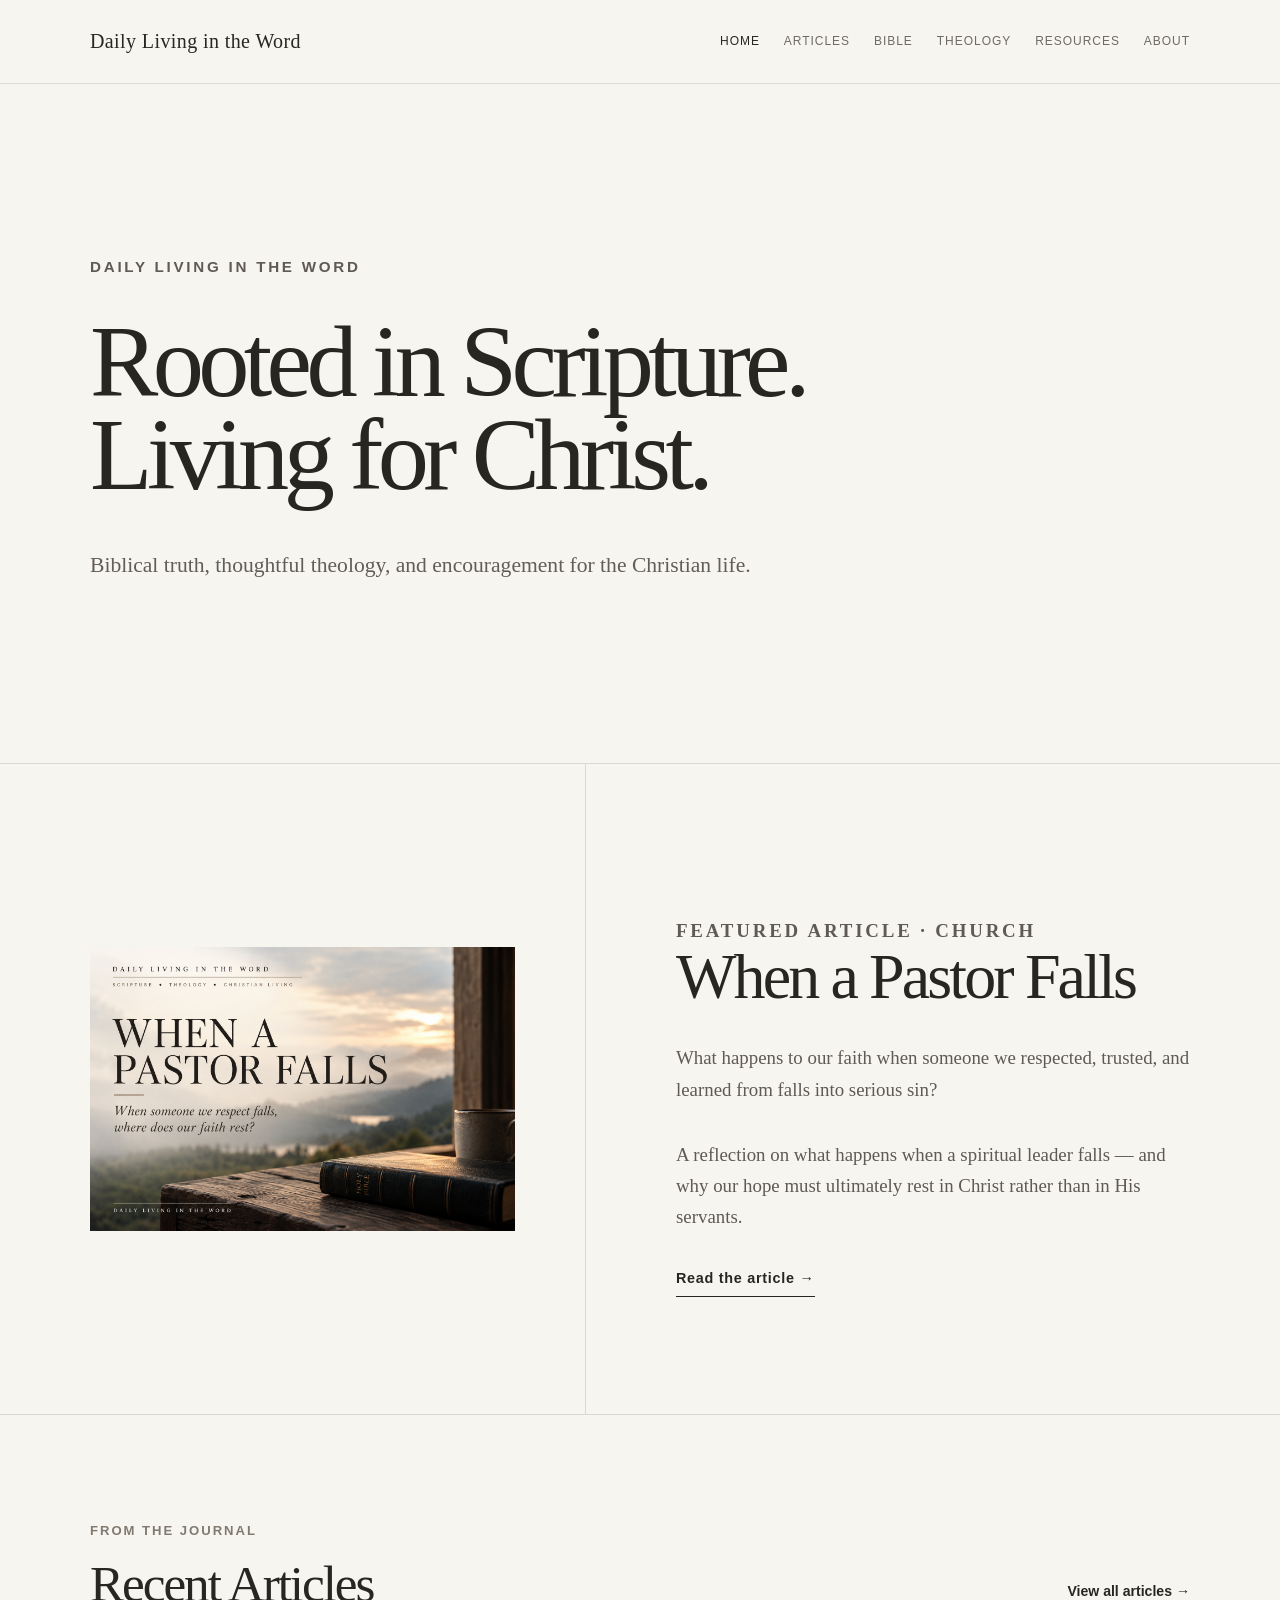
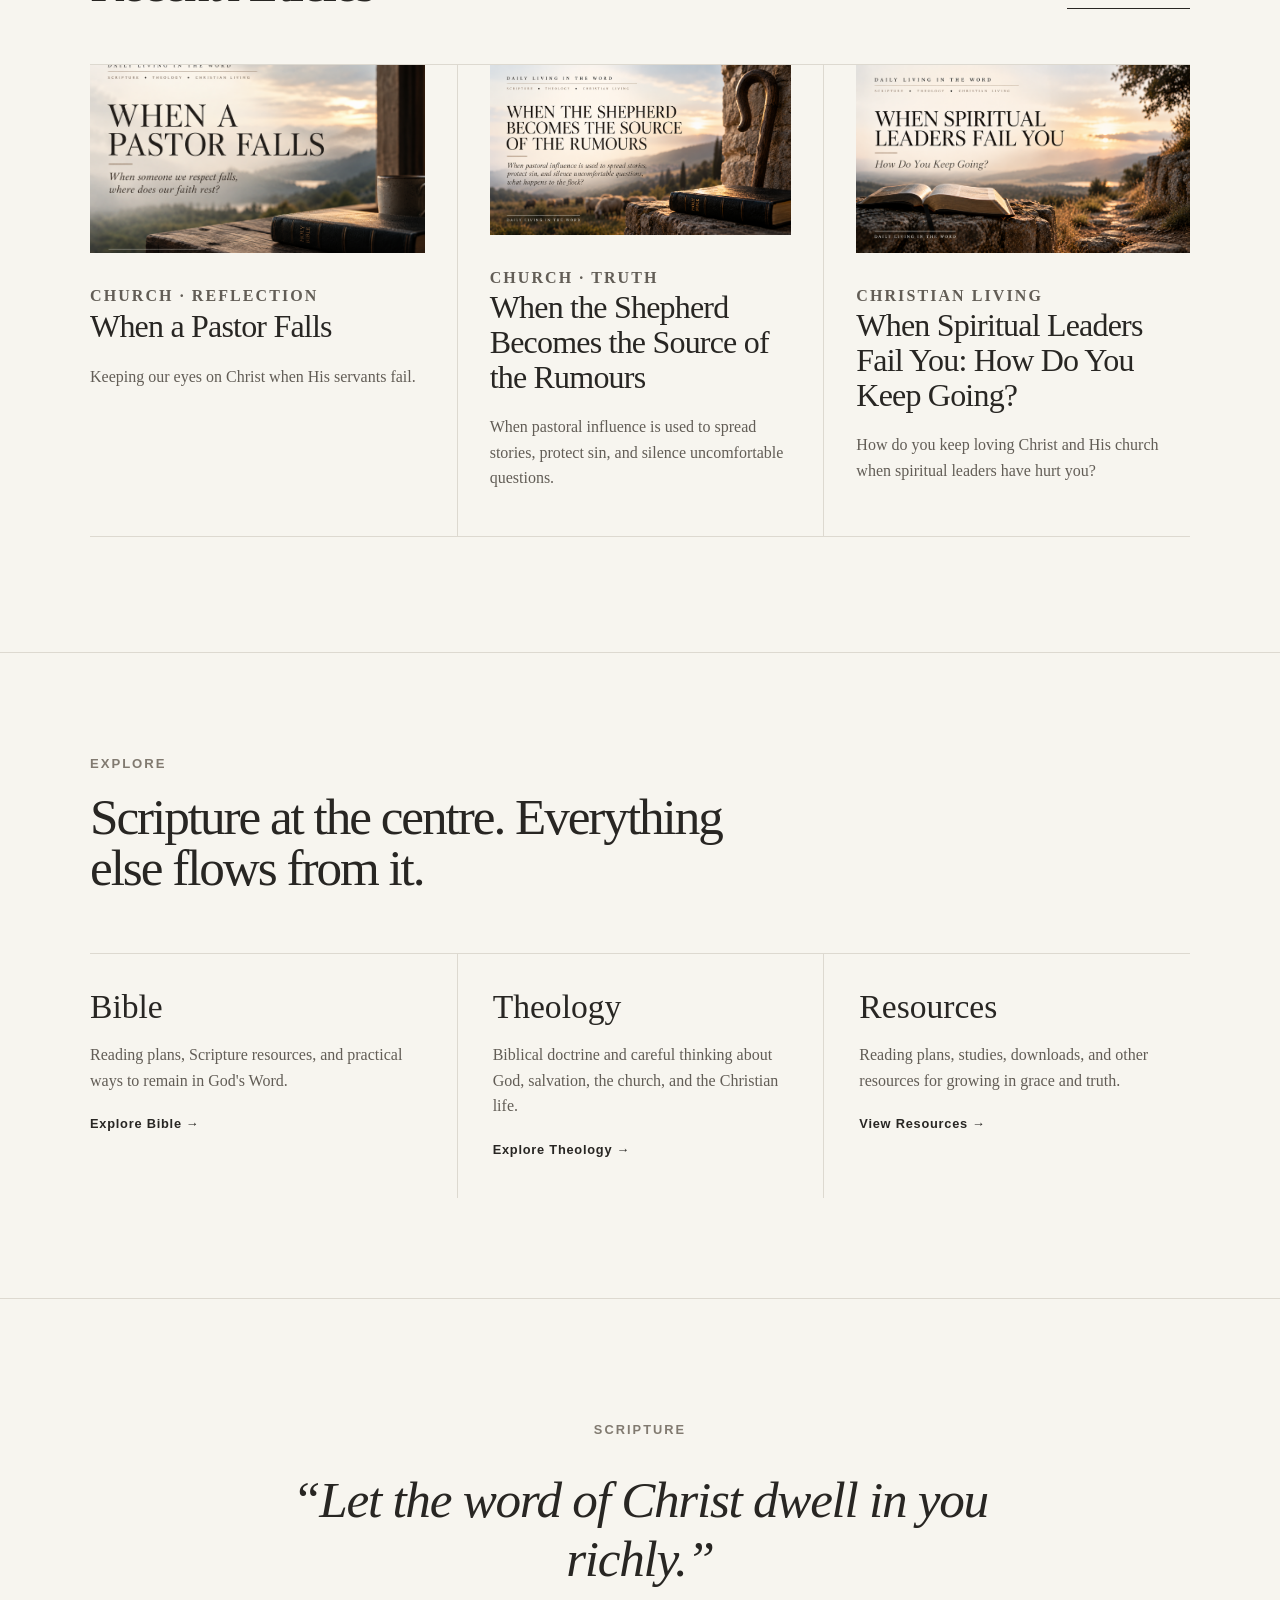
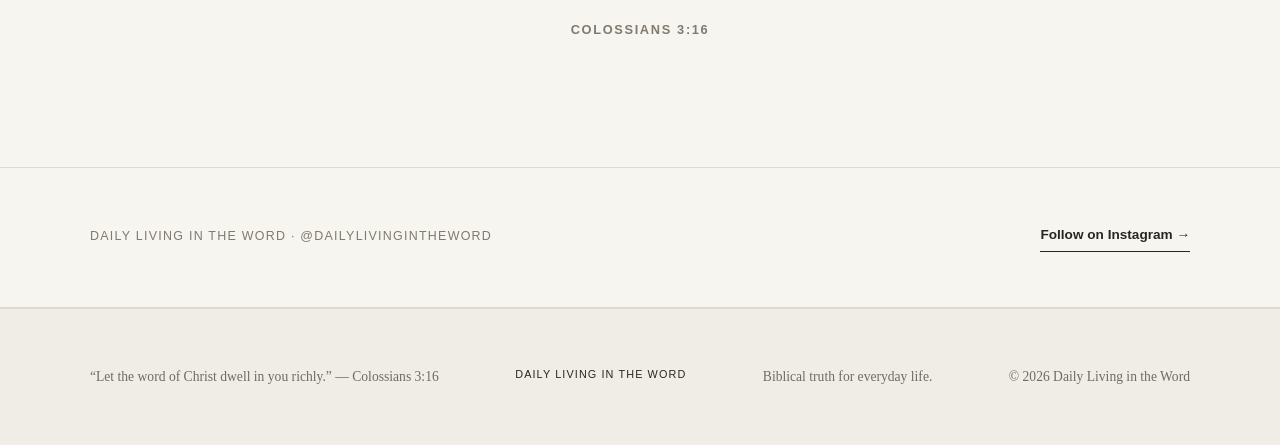
==== index.html @ 7745fbad "Add files via upload" ====
<!DOCTYPE html>
<html lang="en">

<head>

    <meta charset="UTF-8">

    <meta
        name="viewport"
        content="width=device-width, initial-scale=1.0"
    >

    <meta
        name="description"
        content="Daily Living in the Word — Rooted in Scripture. Living for Christ."
    >

    <title>
        Daily Living in the Word
    </title>

    <link
        rel="stylesheet"
        href="css/style.css"
    >


    <!-- =========================================================
         HOMEPAGE-SPECIFIC STYLES
         ========================================================= -->

    <style>

        .home-page {
            background: #f7f5ef;
        }


        /* ---------------------------------------------------------
           HERO
           --------------------------------------------------------- */

        .home-hero {
            min-height: 680px;
            display: flex;
            align-items: center;
            border-bottom: 1px solid #ddd9d0;
        }


        .home-hero-inner {
            padding: 110px 0 120px;
        }


        .home-eyebrow {
            margin: 0 0 34px;
            font-family: Arial, Helvetica, sans-serif;
            font-size: 0.95rem;
            font-weight: 600;
            letter-spacing: 0.18em;
            text-transform: uppercase;
            color: #5f5a53;
        }


        .home-hero h1 {
            max-width: 1050px;
            margin: 0;
            font-family: Georgia, "Times New Roman", serif;
            font-size: clamp(4.5rem, 8vw, 8.5rem);
            line-height: 0.91;
            font-weight: 400;
            letter-spacing: -0.055em;
            color: #282623;
        }


        .home-hero-description {
            max-width: 760px;
            margin: 48px 0 0;
            font-family: Georgia, "Times New Roman", serif;
            font-size: 1.35rem;
            line-height: 1.55;
            color: #625d56;
        }



        /* ---------------------------------------------------------
           FEATURED ARTICLE
           --------------------------------------------------------- */

        .home-featured {
            border-bottom: 1px solid #ddd9d0;
        }


        .home-featured-inner {
            display: grid;
            grid-template-columns: 0.9fr 1.1fr;
            min-height: 650px;
        }


        .home-featured-image {
            display: flex;
            align-items: center;
            justify-content: center;
            padding: 70px 70px 70px 0;
        }


        .home-featured-image img {
            display: block;
            width: 100%;
            max-width: 540px;
            height: auto;
            object-fit: cover;
        }


        .home-featured-content {
            display: flex;
            flex-direction: column;
            justify-content: center;
            padding: 90px 0 90px 90px;
            border-left: 1px solid #ddd9d0;
        }


        .home-featured-label {
            margin: 0 0 22px;
            font-family: Arial, Helvetica, sans-serif;
            font-size: 0.82rem;
            font-weight: 600;
            letter-spacing: 0.15em;
            text-transform: uppercase;
            color: #817a70;
        }


        .home-featured-content h2 {
            max-width: 650px;
            margin: 0;
            font-family: Georgia, "Times New Roman", serif;
            font-size: clamp(3rem, 5vw, 5.5rem);
            line-height: 0.98;
            font-weight: 400;
            letter-spacing: -0.045em;
            color: #282623;
        }


        .home-featured-content p {
            max-width: 610px;
            margin: 34px 0 0;
            font-family: Georgia, "Times New Roman", serif;
            font-size: 1.18rem;
            line-height: 1.65;
            color: #5f5a53;
        }


        .home-featured-link {
            display: inline-block;
            margin-top: 34px;
            font-family: Arial, Helvetica, sans-serif;
            font-size: 0.9rem;
            font-weight: 600;
            letter-spacing: 0.05em;
            color: #282623;
            text-decoration: none;
            border-bottom: 1px solid #282623;
            padding-bottom: 5px;
            width: fit-content;
        }


        .home-featured-link:hover {
            opacity: 0.65;
        }



        /* ---------------------------------------------------------
           ARTICLES
           --------------------------------------------------------- */

        .home-articles {
            padding: 105px 0 115px;
            border-bottom: 1px solid #ddd9d0;
        }


        .home-section-header {
            display: flex;
            align-items: flex-end;
            justify-content: space-between;
            gap: 40px;
            margin-bottom: 55px;
        }


        .home-section-label {
            margin: 0 0 15px;
            font-family: Arial, Helvetica, sans-serif;
            font-size: 0.82rem;
            font-weight: 600;
            letter-spacing: 0.15em;
            text-transform: uppercase;
            color: #817a70;
        }


        .home-section-header h2 {
            margin: 0;
            font-family: Georgia, "Times New Roman", serif;
            font-size: clamp(2.7rem, 4vw, 4rem);
            line-height: 1;
            font-weight: 400;
            letter-spacing: -0.04em;
            color: #282623;
        }


        .home-view-all {
            font-family: Arial, Helvetica, sans-serif;
            font-size: 0.88rem;
            font-weight: 600;
            color: #282623;
            text-decoration: none;
            white-space: nowrap;
            border-bottom: 1px solid #282623;
            padding-bottom: 5px;
        }


        .home-view-all:hover {
            opacity: 0.65;
        }


        .home-article-grid {
            display: grid;
            grid-template-columns: repeat(3, 1fr);
            gap: 0;
            border-top: 1px solid #ddd9d0;
            border-bottom: 1px solid #ddd9d0;
        }


        .home-article {
            padding: 0 32px 45px;
        }


        .home-article:first-child {
            padding-left: 0;
        }


        .home-article:last-child {
            padding-right: 0;
        }


        .home-article + .home-article {
            border-left: 1px solid #ddd9d0;
        }


        .home-article-image {
            display: block;
            margin: 0 0 30px;
            overflow: hidden;
        }


        .home-article-image img {
            display: block;
            width: 100%;
            aspect-ratio: 16 / 9;
            object-fit: cover;
            transition: transform 0.4s ease;
        }


        .home-article-image:hover img {
            transform: scale(1.025);
        }


        .home-article-category {
            margin: 0 0 13px;
            font-family: Arial, Helvetica, sans-serif;
            font-size: 0.76rem;
            font-weight: 600;
            letter-spacing: 0.13em;
            text-transform: uppercase;
            color: #817a70;
        }


        .home-article h3 {
            margin: 0;
            font-family: Georgia, "Times New Roman", serif;
            font-size: 2rem;
            line-height: 1.08;
            font-weight: 400;
            letter-spacing: -0.025em;
            color: #282623;
        }


        .home-article h3 a {
            color: inherit;
            text-decoration: none;
        }


        .home-article h3 a:hover {
            opacity: 0.65;
        }


        .home-article p {
            margin: 20px 0 0;
            font-family: Georgia, "Times New Roman", serif;
            font-size: 1rem;
            line-height: 1.6;
            color: #625d56;
        }



        /* ---------------------------------------------------------
           SITE AREAS
           --------------------------------------------------------- */

        .home-areas {
            padding: 100px 0;
            border-bottom: 1px solid #ddd9d0;
        }


        .home-areas-intro {
            max-width: 700px;
            margin-bottom: 60px;
        }


        .home-areas-intro h2 {
            margin: 0;
            font-family: Georgia, "Times New Roman", serif;
            font-size: clamp(2.8rem, 4vw, 4.2rem);
            line-height: 1;
            font-weight: 400;
            letter-spacing: -0.04em;
            color: #282623;
        }


        .home-area-list {
            display: grid;
            grid-template-columns: repeat(3, 1fr);
            border-top: 1px solid #ddd9d0;
        }


        .home-area {
            padding: 35px 35px 35px 0;
        }


        .home-area + .home-area {
            padding-left: 35px;
            border-left: 1px solid #ddd9d0;
        }


        .home-area h3 {
            margin: 0;
            font-family: Georgia, "Times New Roman", serif;
            font-size: 2.1rem;
            line-height: 1.1;
            font-weight: 400;
            color: #282623;
        }


        .home-area p {
            margin: 16px 0 0;
            font-family: Georgia, "Times New Roman", serif;
            font-size: 1rem;
            line-height: 1.6;
            color: #625d56;
        }


        .home-area a {
            display: inline-block;
            margin-top: 20px;
            font-family: Arial, Helvetica, sans-serif;
            font-size: 0.8rem;
            font-weight: 600;
            letter-spacing: 0.06em;
            color: #282623;
            text-decoration: none;
        }



        /* ---------------------------------------------------------
           SCRIPTURE
           --------------------------------------------------------- */

        .home-scripture {
            padding: 120px 0 125px;
            text-align: center;
        }


        .home-scripture-label {
            margin: 0 0 30px;
            font-family: Arial, Helvetica, sans-serif;
            font-size: 0.8rem;
            font-weight: 600;
            letter-spacing: 0.16em;
            text-transform: uppercase;
            color: #817a70;
        }


        .home-scripture blockquote {
            max-width: 850px;
            margin: 0 auto;
            font-family: Georgia, "Times New Roman", serif;
            font-size: clamp(2.3rem, 4vw, 4rem);
            line-height: 1.15;
            font-weight: 400;
            font-style: italic;
            letter-spacing: -0.025em;
            color: #282623;
        }


        .home-scripture-reference {
            margin: 30px 0 0;
            font-family: Arial, Helvetica, sans-serif;
            font-size: 0.8rem;
            font-weight: 600;
            letter-spacing: 0.13em;
            text-transform: uppercase;
            color: #817a70;
        }



        /* ---------------------------------------------------------
           INSTAGRAM
           --------------------------------------------------------- */

        .home-instagram {
            padding: 55px 0;
            border-top: 1px solid #ddd9d0;
            border-bottom: 1px solid #ddd9d0;
        }


        .home-instagram-inner {
            display: flex;
            align-items: center;
            justify-content: space-between;
            gap: 50px;
        }


        .home-instagram p {
            margin: 0;
            font-family: Arial, Helvetica, sans-serif;
            font-size: 0.78rem;
            letter-spacing: 0.1em;
            text-transform: uppercase;
            color: #817a70;
        }


        .home-instagram a {
            font-family: Arial, Helvetica, sans-serif;
            font-size: 0.85rem;
            font-weight: 600;
            color: #282623;
            text-decoration: none;
            border-bottom: 1px solid #282623;
            padding-bottom: 5px;
        }



        /* ---------------------------------------------------------
           RESPONSIVE
           --------------------------------------------------------- */

        @media (max-width: 900px) {

            .home-hero {
                min-height: auto;
            }


            .home-hero-inner {
                padding: 80px 0 90px;
            }


            .home-hero h1 {
                font-size: clamp(3.7rem, 12vw, 6rem);
            }


            .home-featured-inner {
                grid-template-columns: 1fr;
            }


            .home-featured-image {
                padding: 60px 0 20px;
            }


            .home-featured-image img {
                max-width: 620px;
            }


            .home-featured-content {
                padding: 55px 0 75px;
                border-left: 0;
            }


            .home-article-grid {
                grid-template-columns: 1fr;
            }


            .home-article {
                padding: 45px 0;
            }


            .home-article:first-child {
                padding-top: 45px;
            }


            .home-article:last-child {
                padding-bottom: 45px;
            }


            .home-article + .home-article {
                border-left: 0;
                border-top: 1px solid #ddd9d0;
            }


            .home-area-list {
                grid-template-columns: 1fr;
            }


            .home-area {
                padding: 30px 0;
            }


            .home-area + .home-area {
                padding-left: 0;
                border-left: 0;
                border-top: 1px solid #ddd9d0;
            }

        }


        @media (max-width: 600px) {

            .home-hero-inner {
                padding: 65px 0 75px;
            }


            .home-eyebrow {
                margin-bottom: 25px;
                font-size: 0.78rem;
            }


            .home-hero h1 {
                font-size: 3.55rem;
                line-height: 0.94;
            }


            .home-hero-description {
                margin-top: 32px;
                font-size: 1.1rem;
            }


            .home-featured-content h2 {
                font-size: 3rem;
            }


            .home-section-header {
                display: block;
                margin-bottom: 40px;
            }


            .home-view-all {
                display: inline-block;
                margin-top: 22px;
            }


            .home-articles,
            .home-areas {
                padding: 75px 0;
            }


            .home-scripture {
                padding: 85px 0;
            }


            .home-scripture blockquote {
                font-size: 2.25rem;
            }


            .home-instagram-inner {
                display: block;
            }


            .home-instagram a {
                display: inline-block;
                margin-top: 18px;
            }

        }

    </style>

</head>



<body class="home-page">



<!-- =========================================================
     HEADER
     ========================================================= -->

<header class="site-header">

    <div class="container">

        <a
            class="site-logo"
            href="index.html"
        >
            Daily Living in the Word
        </a>


        <nav class="main-nav">

            <a
                href="index.html"
                class="active"
            >
                Home
            </a>

            <a href="articles.html">
                Articles
            </a>

            <a href="bible.html">
                Bible
            </a>

            <a href="theology.html">
                Theology
            </a>

            <a href="resources.html">
                Resources
            </a>

            <a href="about.html">
                About
            </a>

        </nav>

    </div>

</header>



<main>



<!-- =========================================================
     HERO
     ========================================================= -->

<section class="home-hero">

    <div class="container">

        <div class="home-hero-inner">

            <p class="home-eyebrow">
                Daily Living in the Word
            </p>


            <h1>
                Rooted in Scripture.<br>
                Living for Christ.
            </h1>


            <p class="home-hero-description">
                Biblical truth, thoughtful theology, and encouragement
                for the Christian life.
            </p>

        </div>

    </div>

</section>



<!-- =========================================================
     FEATURED ARTICLE
     ========================================================= -->

<section class="home-featured">

    <div class="container">

        <div class="home-featured-inner">


            <!-- COVER -->

            <div class="home-featured-image">

                <a href="article-pastor-falls.html">

                    <img
                        src="images/pastor-falls-cover.png"
                        alt="When a Pastor Falls"
                    >

                </a>

            </div>



            <!-- ARTICLE -->

            <div class="home-featured-content">

                <p class="home-featured-label">
                    Featured Article · Church
                </p>


                <h2>
                    When a Pastor Falls
                </h2>


                <p>
                    What happens to our faith when someone we respected,
                    trusted, and learned from falls into serious sin?
                </p>


                <p>
                    A reflection on what happens when a spiritual leader
                    falls — and why our hope must ultimately rest in
                    Christ rather than in His servants.
                </p>


                <a
                    class="home-featured-link"
                    href="article-pastor-falls.html"
                >
                    Read the article →
                </a>

            </div>


        </div>

    </div>

</section>



<!-- =========================================================
     RECENT ARTICLES
     ========================================================= -->

<section class="home-articles">

    <div class="container">


        <div class="home-section-header">

            <div>

                <p class="home-section-label">
                    From the Journal
                </p>

                <h2>
                    Recent Articles
                </h2>

            </div>


            <a
                class="home-view-all"
                href="articles.html"
            >
                View all articles →
            </a>

        </div>



        <div class="home-article-grid">


            <!-- ARTICLE 1 -->

            <article class="home-article">

                <a
                    class="home-article-image"
                    href="article-pastor-falls.html"
                >

                    <img
                        src="images/pastor-falls-cover.png"
                        alt="When a Pastor Falls"
                    >

                </a>


                <p class="home-article-category">
                    Church · Reflection
                </p>


                <h3>

                    <a href="article-pastor-falls.html">
                        When a Pastor Falls
                    </a>

                </h3>


                <p>
                    Keeping our eyes on Christ when His servants fail.
                </p>

            </article>



            <!-- ARTICLE 2 -->

            <article class="home-article">

                <a
                    class="home-article-image"
                    href="article-shepherd-rumours.html"
                >

                    <img
                        src="images/shepherd-rumours-cover.png"
                        alt="When the Shepherd Becomes the Source of the Rumours"
                    >

                </a>


                <p class="home-article-category">
                    Church · Truth
                </p>


                <h3>

                    <a href="article-shepherd-rumours.html">
                        When the Shepherd Becomes
                        the Source of the Rumours
                    </a>

                </h3>


                <p>
                    When pastoral influence is used to spread stories,
                    protect sin, and silence uncomfortable questions.
                </p>

            </article>



            <!-- ARTICLE 3 -->

            <article class="home-article">

                <a
                    class="home-article-image"
                    href="article-spiritual-leaders-fail.html"
                >

                    <img
                        src="images/spiritual-leaders-fail-cover.png"
                        alt="When Spiritual Leaders Fail You"
                    >

                </a>


                <p class="home-article-category">
                    Christian Living
                </p>


                <h3>

                    <a href="article-spiritual-leaders-fail.html">
                        When Spiritual Leaders Fail You:
                        How Do You Keep Going?
                    </a>

                </h3>


                <p>
                    How do you keep loving Christ and His church
                    when spiritual leaders have hurt you?
                </p>

            </article>


        </div>

    </div>

</section>



<!-- =========================================================
     SITE AREAS
     ========================================================= -->

<section class="home-areas">

    <div class="container">


        <div class="home-areas-intro">

            <p class="home-section-label">
                Explore
            </p>


            <h2>
                Scripture at the centre.
                Everything else flows from it.
            </h2>

        </div>



        <div class="home-area-list">


            <!-- BIBLE -->

            <div class="home-area">

                <h3>
                    Bible
                </h3>


                <p>
                    Reading plans, Scripture resources, and practical
                    ways to remain in God's Word.
                </p>


                <a href="bible.html">
                    Explore Bible →
                </a>

            </div>



            <!-- THEOLOGY -->

            <div class="home-area">

                <h3>
                    Theology
                </h3>


                <p>
                    Biblical doctrine and careful thinking about
                    God, salvation, the church, and the Christian life.
                </p>


                <a href="theology.html">
                    Explore Theology →
                </a>

            </div>



            <!-- RESOURCES -->

            <div class="home-area">

                <h3>
                    Resources
                </h3>


                <p>
                    Reading plans, studies, downloads, and other
                    resources for growing in grace and truth.
                </p>


                <a href="resources.html">
                    View Resources →
                </a>

            </div>


        </div>

    </div>

</section>



<!-- =========================================================
     SCRIPTURE
     ========================================================= -->

<section class="home-scripture">

    <div class="container">


        <p class="home-scripture-label">
            Scripture
        </p>


        <blockquote>
            “Let the word of Christ dwell
            in you richly.”
        </blockquote>


        <p class="home-scripture-reference">
            Colossians 3:16
        </p>


    </div>

</section>



<!-- =========================================================
     INSTAGRAM
     ========================================================= -->

<section class="home-instagram">

    <div class="container">

        <div class="home-instagram-inner">


            <p>
                Daily Living in the Word ·
                @dailylivingintheword
            </p>


            <a
                href="https://www.instagram.com/dailylivingintheword/"
                target="_blank"
                rel="noopener noreferrer"
            >
                Follow on Instagram →
            </a>


        </div>

    </div>

</section>



</main>



<!-- =========================================================
     FOOTER
     ========================================================= -->

<footer class="site-footer">

    <div class="container">

        <p>
            “Let the word of Christ dwell in you richly.”
            — Colossians 3:16
        </p>


        <p class="footer-brand">
            Daily Living in the Word
        </p>


        <p>
            Biblical truth for everyday life.
        </p>


        <p class="copyright">
            © 2026 Daily Living in the Word
        </p>

    </div>

</footer>



</body>

</html>
---- css/style.css ----
/* =========================================================
   DAILY LIVING IN THE WORD
   Main Stylesheet
   ========================================================= */


/* =========================================================
   RESET
   ========================================================= */

* {
    box-sizing: border-box;
}

html {
    scroll-behavior: smooth;
}

body {
    margin: 0;
    padding: 0;
    background: #f7f5ef;
    color: #292723;
    font-family: Georgia, "Times New Roman", serif;
    line-height: 1.75;
}

img {
    max-width: 100%;
    height: auto;
    display: block;
}

a {
    color: inherit;
    text-decoration: none;
}

p {
    margin-top: 0;
    margin-bottom: 1.25rem;
}

h1,
h2,
h3,
h4 {
    margin-top: 0;
    font-weight: normal;
    line-height: 1.2;
}


/* =========================================================
   GLOBAL CONTAINERS
   ========================================================= */

.container {
    width: 92%;
    max-width: 1100px;
    margin-left: auto;
    margin-right: auto;
}

.container.narrow {
    width: 92%;
    max-width: 760px;
    margin-left: auto;
    margin-right: auto;
}


/* =========================================================
   HEADER
   ========================================================= */

.site-header {
    border-bottom: 1px solid #dedbd3;
    background: #f7f5ef;
    padding: 1.5rem 0;
}

.site-header .container {
    display: flex;
    align-items: center;
    justify-content: space-between;
    gap: 2rem;
}

.site-logo {
    font-size: 1.25rem;
    letter-spacing: 0.02em;
    white-space: nowrap;
}

.main-nav {
    display: flex;
    align-items: center;
    justify-content: flex-end;
    flex-wrap: wrap;
    gap: 1.5rem;

    font-family: Arial, Helvetica, sans-serif;
    font-size: 0.75rem;
    letter-spacing: 0.08em;
    text-transform: uppercase;
}

.main-nav a {
    color: #6f6a62;
    transition: color 0.2s ease;
}

.main-nav a:hover,
.main-nav a.active {
    color: #292723;
}


/* =========================================================
   TYPOGRAPHY
   ========================================================= */

.eyebrow {
    margin-bottom: 0.75rem;

    color: #81796d;

    font-family: Arial, Helvetica, sans-serif;
    font-size: 0.7rem;
    font-weight: 600;
    letter-spacing: 0.14em;
    line-height: 1.4;
    text-transform: uppercase;
}

.article-meta {
    margin-bottom: 0.75rem;

    color: #81796d;

    font-family: Arial, Helvetica, sans-serif;
    font-size: 0.7rem;
    letter-spacing: 0.12em;
    text-transform: uppercase;
}

.category {
    margin-bottom: 1rem;

    color: #81796d;

    font-family: Arial, Helvetica, sans-serif;
    font-size: 0.7rem;
    letter-spacing: 0.12em;
    text-transform: uppercase;
}

.text-link {
    display: inline-block;

    color: #625c54;

    font-family: Arial, Helvetica, sans-serif;
    font-size: 0.78rem;
    font-weight: 600;
    letter-spacing: 0.04em;
}

.text-link:hover {
    color: #292723;
}


/* =========================================================
   BUTTONS
   ========================================================= */

.button {
    display: inline-block;

    padding: 0.8rem 1.25rem;

    border: 1px solid #292723;
    background: #292723;
    color: #f7f5ef;

    font-family: Arial, Helvetica, sans-serif;
    font-size: 0.72rem;
    letter-spacing: 0.08em;
    text-transform: uppercase;

    transition: all 0.2s ease;
}

.button:hover {
    background: transparent;
    color: #292723;
}

.button.secondary {
    background: transparent;
    color: #292723;
}

.button.secondary:hover {
    background: #292723;
    color: #f7f5ef;
}


/* =========================================================
   HOME HERO
   ========================================================= */

.hero {
    padding: 7rem 0 6rem;
    border-bottom: 1px solid #dedbd3;
}

.hero-content {
    max-width: 800px;
}

.hero h1 {
    margin-bottom: 1.5rem;

    font-size: clamp(3rem, 7vw, 5.5rem);
    letter-spacing: -0.04em;
}

.hero p {
    max-width: 650px;

    color: #5e5952;
    font-size: 1.2rem;
}

.hero-actions {
    display: flex;
    flex-wrap: wrap;
    gap: 1rem;

    margin-top: 2rem;
}


/* =========================================================
   GENERAL SECTIONS
   ========================================================= */

.content-section {
    padding: 5rem 0;
}

.content-section h2 {
    margin-bottom: 1.5rem;

    font-size: clamp(2rem, 4vw, 3rem);
    letter-spacing: -0.025em;
}

.content-section h3 {
    margin-bottom: 0.75rem;
    font-size: 1.45rem;
}

.content-section p {
    color: #504c46;
}

.alt-section {
    background: #efede6;
}


/* =========================================================
   PAGE HEADER
   ========================================================= */

.page-header {
    padding: 5.5rem 0 4rem;

    border-bottom: 1px solid #dedbd3;
}

.page-header h1 {
    margin-bottom: 1.25rem;

    font-size: clamp(3rem, 7vw, 5rem);
    letter-spacing: -0.04em;
}

.page-intro {
    max-width: 680px;
    margin-bottom: 0;

    color: #5e5952;
    font-size: 1.2rem;
}


/* =========================================================
   FEATURED ARTICLE
   ========================================================= */

.featured-article {
    padding: 5rem 0;
}

.featured-article > .container > .eyebrow {
    margin-bottom: 2rem;
}

.featured-grid {
    display: grid;
    grid-template-columns: 1fr 1fr;
    gap: 4rem;

    align-items: center;
}

.featured-grid h2 {
    margin-bottom: 1rem;

    font-size: clamp(2.3rem, 5vw, 3.6rem);
    letter-spacing: -0.035em;
}

.featured-grid > div:first-child > p:not(.article-meta) {
    max-width: 650px;

    color: #5e5952;
    font-size: 1.08rem;
}

.featured-image-placeholder {
    width: 100%;
    aspect-ratio: 16 / 10;

    display: flex;
    align-items: center;
    justify-content: center;

    background: #e7e3da;
    color: #81796d;

    font-family: Arial, Helvetica, sans-serif;
    font-size: 0.72rem;
    letter-spacing: 0.14em;
    text-align: center;
    text-transform: uppercase;
}


/* =========================================================
   ARTICLE LIST SECTION
   ========================================================= */

.article-list-section {
    padding: 5rem 0;
    border-top: 1px solid #dedbd3;
}

.article-list-section .section-heading {
    margin-bottom: 2rem;
}

.article-list-section .section-heading h2 {
    margin-bottom: 0;

    font-size: clamp(2rem, 4vw, 3rem);
}


/* =========================================================
   SECTION HEADINGS
   ========================================================= */

.section-heading {
    display: flex;
    align-items: flex-end;
    justify-content: space-between;

    gap: 2rem;
}


/* =========================================================
   ARTICLE FILTERS
   ========================================================= */

.article-filters {
    display: flex;
    flex-wrap: wrap;
    gap: 0.6rem;

    margin-bottom: 3rem;
}

.filter-button {
    padding: 0.55rem 0.9rem;

    border: 1px solid #cfcac0;
    background: transparent;
    color: #625e57;

    font-family: Arial, Helvetica, sans-serif;
    font-size: 0.68rem;
    letter-spacing: 0.08em;
    text-transform: uppercase;

    cursor: pointer;
}

.filter-button:hover,
.filter-button.active {
    border-color: #292723;
    background: #292723;
    color: #f7f5ef;
}


/* =========================================================
   ARTICLE GRID
   ========================================================= */

.article-grid {
    display: grid;
    grid-template-columns: repeat(3, 1fr);
    gap: 3rem 2rem;
}

.article-card {
    border-top: 1px solid #292723;
    padding-top: 1rem;
}

.article-card-image {
    display: block;

    width: 100%;
    aspect-ratio: 16 / 10;

    margin-bottom: 1.25rem;

    overflow: hidden;
    background: #e7e3da;
}

.article-card-image img {
    width: 100%;
    height: 100%;

    object-fit: cover;

    transition: transform 0.3s ease;
}

.article-card-image:hover img {
    transform: scale(1.02);
}

.article-card h3 {
    margin-bottom: 0.75rem;

    font-size: 1.45rem;
}

.article-card h3 a:hover {
    text-decoration: underline;
    text-decoration-thickness: 1px;
    text-underline-offset: 4px;
}

.article-card p:not(.article-meta) {
    color: #625e57;
    font-size: 0.95rem;
}


/* =========================================================
   ARTICLES PAGE — LEGACY SUPPORT
   ========================================================= */

.article-list {
    padding: 5rem 0;
}

.article-list-grid {
    display: grid;
    grid-template-columns: repeat(2, 1fr);
    gap: 3rem 2rem;
}

.article-list-card {
    border-top: 1px solid #292723;
    padding-top: 1rem;
}

.article-list-card-image {
    width: 100%;
    aspect-ratio: 16 / 10;

    margin-bottom: 1.25rem;

    overflow: hidden;
    background: #e7e3da;
}

.article-list-card-image img {
    width: 100%;
    height: 100%;
    object-fit: cover;
}

.article-list-card h2 {
    margin-bottom: 0.75rem;
    font-size: 1.7rem;
}

.article-list-card p {
    color: #625e57;
}


/* =========================================================
   SINGLE ARTICLE
   ========================================================= */

.single-article {
    padding: 4.5rem 0 6rem;
}

.article-header {
    max-width: 850px;
    margin: 0 auto 3rem;
}

.article-header h1 {
    margin-bottom: 1.5rem;

    font-size: clamp(2.8rem, 6vw, 5rem);
    letter-spacing: -0.04em;
}

.article-subtitle {
    max-width: 720px;

    color: #625e57;
    font-size: 1.2rem;
}

.article-date {
    margin-top: 1.25rem;

    color: #81796d;

    font-family: Arial, Helvetica, sans-serif;
    font-size: 0.7rem;
    letter-spacing: 0.08em;
    text-transform: uppercase;
}

.article-cover {
    width: 100%;
    margin: 0 auto 4rem;
}

.article-cover img {
    width: 100%;
    aspect-ratio: 16 / 9;

    object-fit: cover;
}

.article-cover-placeholder {
    width: 100%;
    aspect-ratio: 16 / 9;

    display: flex;
    align-items: center;
    justify-content: center;

    background: #e7e3da;
    color: #81796d;

    font-family: Arial, Helvetica, sans-serif;
    font-size: 0.72rem;
    letter-spacing: 0.14em;
    text-transform: uppercase;
}

.cover-placeholder {
    width: 100%;
    aspect-ratio: 16 / 9;

    display: flex;
    align-items: center;
    justify-content: center;

    background: #e7e3da;
    color: #81796d;

    font-family: Arial, Helvetica, sans-serif;
    font-size: 0.7rem;
    letter-spacing: 0.12em;
    text-transform: uppercase;
}

.article-body {
    max-width: 760px;
    margin: 0 auto;
}

.article-body p {
    margin-bottom: 1.5rem;

    color: #3e3b36;
    font-size: 1.08rem;
}

.article-body h1 {
    margin-bottom: 1.5rem;
    font-size: 2.8rem;
}

.article-body h2 {
    margin-top: 3.5rem;
    margin-bottom: 1.25rem;

    font-size: 2rem;
}

.article-body h3 {
    margin-top: 3rem;
    margin-bottom: 1.25rem;

    font-size: 1.6rem;
}

.article-body strong {
    color: #292723;
}

.article-body em {
    color: #504c46;
}

.article-body blockquote {
    margin: 2.5rem 0;
    padding: 1.5rem 0 1.5rem 1.5rem;

    border-left: 2px solid #81796d;

    color: #504c46;
    font-size: 1.35rem;
    font-style: italic;
}

.article-body ul,
.article-body ol {
    margin-bottom: 1.5rem;
    padding-left: 1.5rem;
}

.article-body li {
    margin-bottom: 0.5rem;
}


/* =========================================================
   PULL QUOTE
   ========================================================= */

.pull-quote {
    margin: 3rem 0;
    padding: 2rem;

    background: #efede6;

    text-align: center;
}

.pull-quote p {
    margin-bottom: 0;

    color: #292723;
    font-size: 1.45rem;
    font-style: italic;
}


/* =========================================================
   SCRIPTURE BOX
   ========================================================= */

.scripture-box {
    margin: 3rem 0;
    padding: 2rem;

    border-top: 1px solid #292723;
    border-bottom: 1px solid #292723;
}

.scripture-box p {
    margin-bottom: 0.75rem;
}

.scripture-box p:last-child {
    margin-bottom: 0;

    color: #81796d;

    font-family: Arial, Helvetica, sans-serif;
    font-size: 0.7rem;
    letter-spacing: 0.08em;
    text-transform: uppercase;
}


/* =========================================================
   ARTICLE FOOTER
   ========================================================= */

.article-footer,
.article-back {
    max-width: 760px;
    margin: 4rem auto 0;

    padding-top: 2rem;
    border-top: 1px solid #dedbd3;
}

.back-link,
.article-back a {
    color: #625e57;

    font-family: Arial, Helvetica, sans-serif;
    font-size: 0.75rem;
    letter-spacing: 0.06em;
    text-transform: uppercase;
}

.back-link:hover,
.article-back a:hover {
    color: #292723;
}


/* =========================================================
   DARK FEATURE
   ========================================================= */

.dark-feature {
    padding: 5rem 0;

    background: #292723;
    color: #f7f5ef;
}

.dark-feature .eyebrow {
    color: #b5aea2;
}

.dark-feature h2 {
    margin-bottom: 1.5rem;

    font-size: clamp(2.3rem, 5vw, 4rem);
    letter-spacing: -0.03em;
}

.dark-feature p {
    color: #d4d0c8;
}

.dark-feature p:last-child {
    margin-bottom: 0;
}


/* =========================================================
   ABOUT PAGE
   ========================================================= */

.about-grid {
    display: grid;
    grid-template-columns: repeat(2, 1fr);

    gap: 1px;

    margin-top: 2.5rem;

    background: #d8d4ca;
    border: 1px solid #d8d4ca;
}

.about-card {
    padding: 2.25rem;

    background: #f7f5ef;
}

.about-card h3 {
    margin-bottom: 0.75rem;

    font-size: 1.5rem;
}

.about-card p {
    margin-bottom: 1.25rem;
}

.about-card .text-link {
    margin-top: 0.25rem;
}

.about-card:hover {
    background: #efede6;
}


/* =========================================================
   SCRIPTURE SECTION
   ========================================================= */

.scripture-section {
    padding: 5.5rem 0;

    border-top: 1px solid #dedbd3;
    border-bottom: 1px solid #dedbd3;

    text-align: center;
}

.scripture-section blockquote {
    max-width: 800px;

    margin: 0 auto 1.25rem;

    font-size: clamp(1.8rem, 4vw, 3rem);
    font-style: italic;
    line-height: 1.35;
}

.scripture-section p:last-child {
    margin-bottom: 0;

    color: #81796d;

    font-family: Arial, Helvetica, sans-serif;
    font-size: 0.72rem;
    letter-spacing: 0.1em;
    text-transform: uppercase;
}


/* =========================================================
   INSTAGRAM SECTION
   ========================================================= */

.instagram-section {
    padding: 5rem 0;

    border-top: 1px solid #dedbd3;
}

.instagram-content {
    display: flex;
    align-items: center;
    justify-content: space-between;

    gap: 2rem;
}

.instagram-content h2 {
    margin-bottom: 0.75rem;
    font-size: 2rem;
}

.instagram-content p {
    margin-bottom: 0;
    color: #625e57;
}

.instagram-link {
    flex-shrink: 0;

    padding: 0.8rem 1.1rem;

    border: 1px solid #292723;

    font-family: Arial, Helvetica, sans-serif;
    font-size: 0.7rem;
    letter-spacing: 0.08em;
    text-transform: uppercase;
}

.instagram-link:hover {
    background: #292723;
    color: #f7f5ef;
}


/* =========================================================
   BIBLE / THEOLOGY / RESOURCE CARDS
   ========================================================= */

.card-grid {
    display: grid;
    grid-template-columns: repeat(3, 1fr);
    gap: 1.5rem;
}

.info-card {
    padding: 2rem;

    border: 1px solid #d8d4ca;
    background: #f7f5ef;
}

.info-card h3 {
    margin-bottom: 0.75rem;
    font-size: 1.35rem;
}

.info-card p {
    color: #625e57;
    font-size: 0.95rem;
}


/* =========================================================
   BOOKS / BIBLE LISTS
   ========================================================= */

.book-grid {
    display: grid;
    grid-template-columns: repeat(2, 1fr);
    gap: 1rem 3rem;
}

.book-list {
    list-style: none;

    margin: 0;
    padding: 0;
}

.book-list li {
    padding: 0.7rem 0;

    border-bottom: 1px solid #dedbd3;
}

.book-list a {
    display: flex;
    justify-content: space-between;
    gap: 1rem;
}

.book-list a:hover {
    color: #81796d;
}


/* =========================================================
   FOOTER
   ========================================================= */

.site-footer {
    padding: 3.5rem 0;

    border-top: 1px solid #dedbd3;

    background: #efede6;
}

.site-footer .container {
    display: flex;
    align-items: flex-start;
    justify-content: space-between;

    gap: 2rem;
}

.site-footer p {
    max-width: 600px;

    margin-bottom: 0;

    color: #706b63;
    font-size: 0.85rem;
}

.site-footer .footer-brand {
    color: #292723;

    font-family: Arial, Helvetica, sans-serif;
    font-size: 0.68rem;
    letter-spacing: 0.1em;
    text-transform: uppercase;
}


/* =========================================================
   RESPONSIVE — TABLET
   ========================================================= */

@media (max-width: 800px) {

    .site-header .container {
        flex-direction: column;
        align-items: flex-start;

        gap: 1rem;
    }

    .main-nav {
        justify-content: flex-start;
        gap: 1rem 1.25rem;
    }

    .hero {
        padding: 5rem 0 4.5rem;
    }

    .featured-grid {
        grid-template-columns: 1fr;
        gap: 2rem;
    }

    .article-grid {
        grid-template-columns: repeat(2, 1fr);
    }

    .article-list-grid {
        grid-template-columns: 1fr;
    }

    .card-grid {
        grid-template-columns: repeat(2, 1fr);
    }

    .about-grid {
        grid-template-columns: 1fr;
    }

    .instagram-content {
        flex-direction: column;
        align-items: flex-start;
    }

    .site-footer .container {
        flex-direction: column;
    }
}


/* =========================================================
   RESPONSIVE — MOBILE
   ========================================================= */

@media (max-width: 500px) {

    body {
        line-height: 1.65;
    }

    .container,
    .container.narrow {
        width: 90%;
    }

    .site-header {
        padding: 1.25rem 0;
    }

    .site-logo {
        font-size: 1.1rem;
    }

    .main-nav {
        width: 100%;

        gap: 0.75rem 1rem;

        font-size: 0.65rem;
    }

    .hero {
        padding: 4rem 0;
    }

    .hero h1 {
        font-size: 2.8rem;
    }

    .hero p {
        font-size: 1.05rem;
    }

    .content-section,
    .featured,
    .featured-article,
    .latest,
    .article-list,
    .article-list-section,
    .instagram-section {
        padding: 3.5rem 0;
    }

    .page-header {
        padding: 4rem 0 3rem;
    }

    .page-header h1 {
        font-size: 3rem;
    }

    .page-intro {
        font-size: 1.05rem;
    }

    .article-grid {
        grid-template-columns: 1fr;
    }

    .card-grid {
        grid-template-columns: 1fr;
    }

    .book-grid {
        grid-template-columns: 1fr;
    }

    .about-card {
        padding: 1.5rem;
    }

    .dark-feature {
        padding: 3.5rem 0;
    }

    .dark-feature h2 {
        font-size: 2.3rem;
    }

    .scripture-section {
        padding: 4rem 0;
    }

    .scripture-section blockquote {
        font-size: 1.8rem;
    }

    .single-article {
        padding: 3.5rem 0 4rem;
    }

    .article-header h1 {
        font-size: 2.7rem;
    }

    .article-subtitle {
        font-size: 1.05rem;
    }

    .article-body p {
        font-size: 1rem;
    }

    .article-body blockquote {
        font-size: 1.15rem;
    }

    .pull-quote {
        padding: 1.5rem;
    }

    .pull-quote p {
        font-size: 1.2rem;
    }

    .site-footer {
        padding: 2.5rem 0;
    }
}
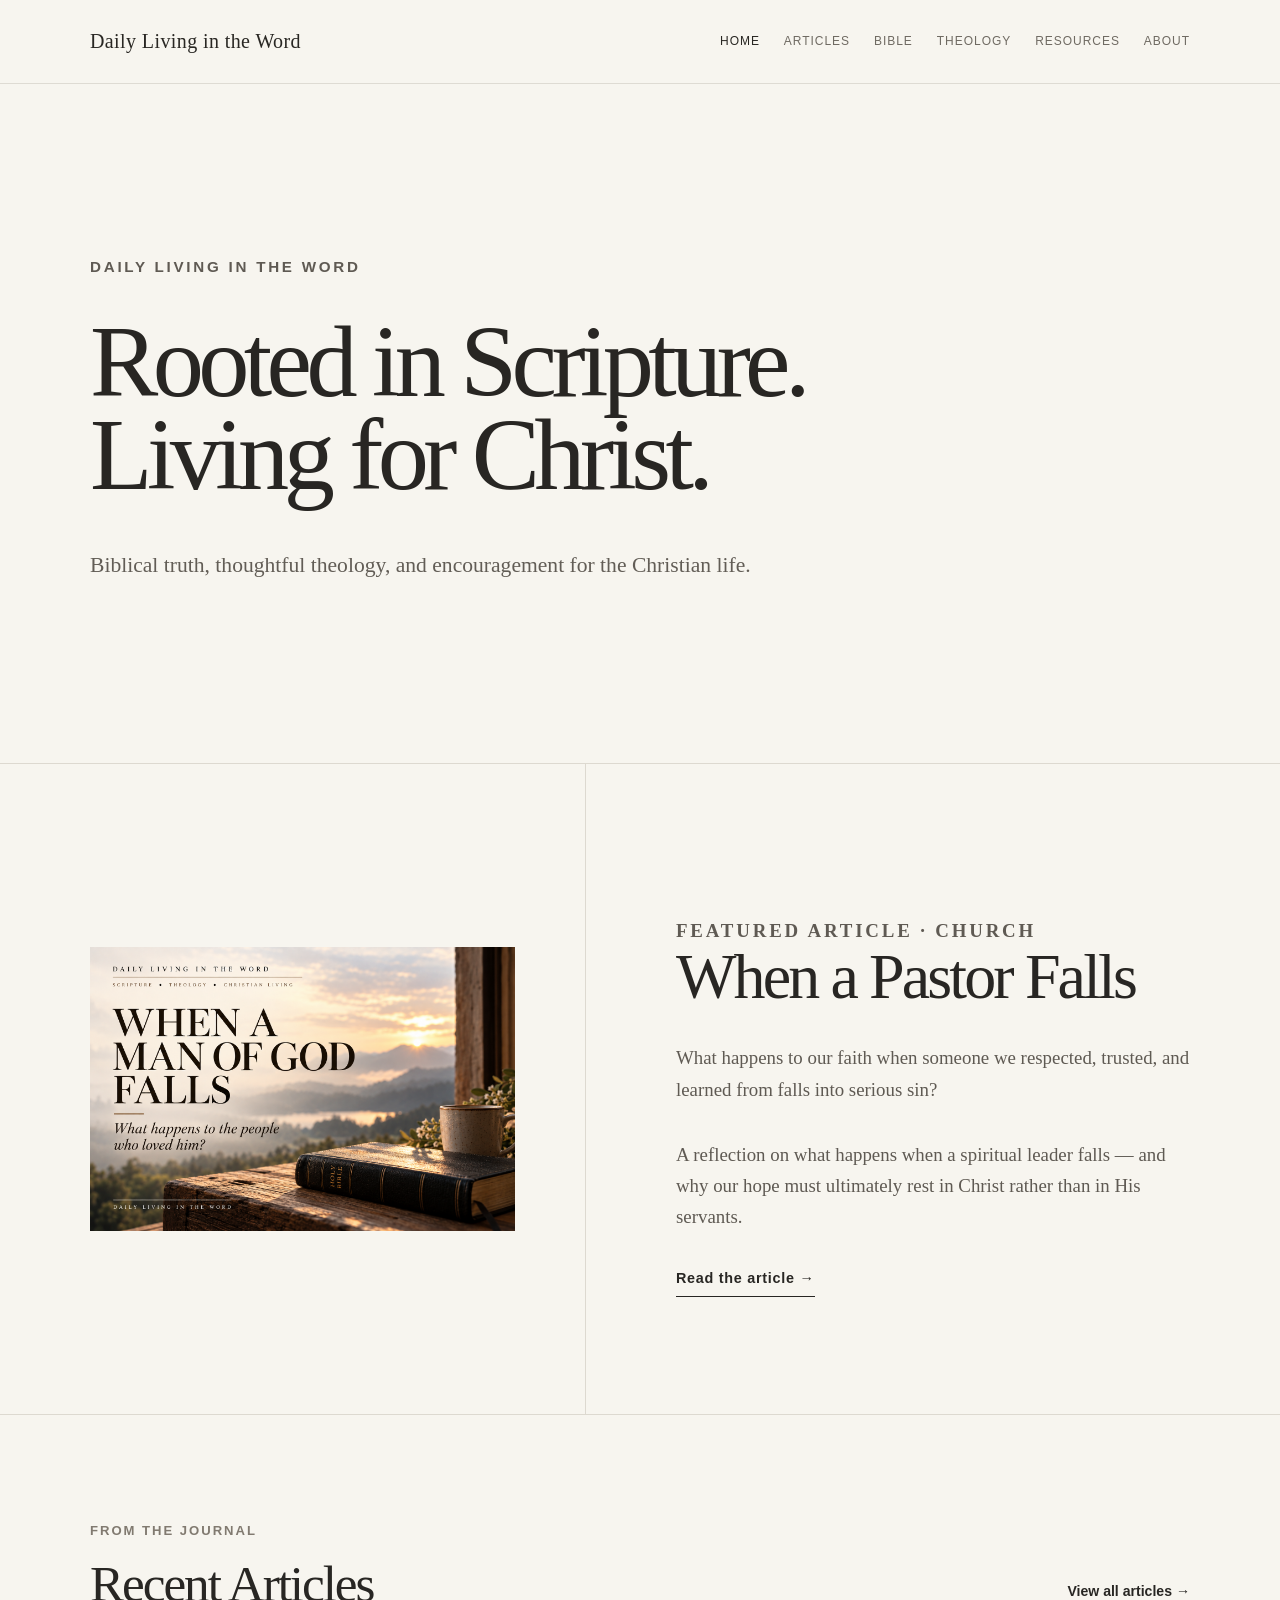
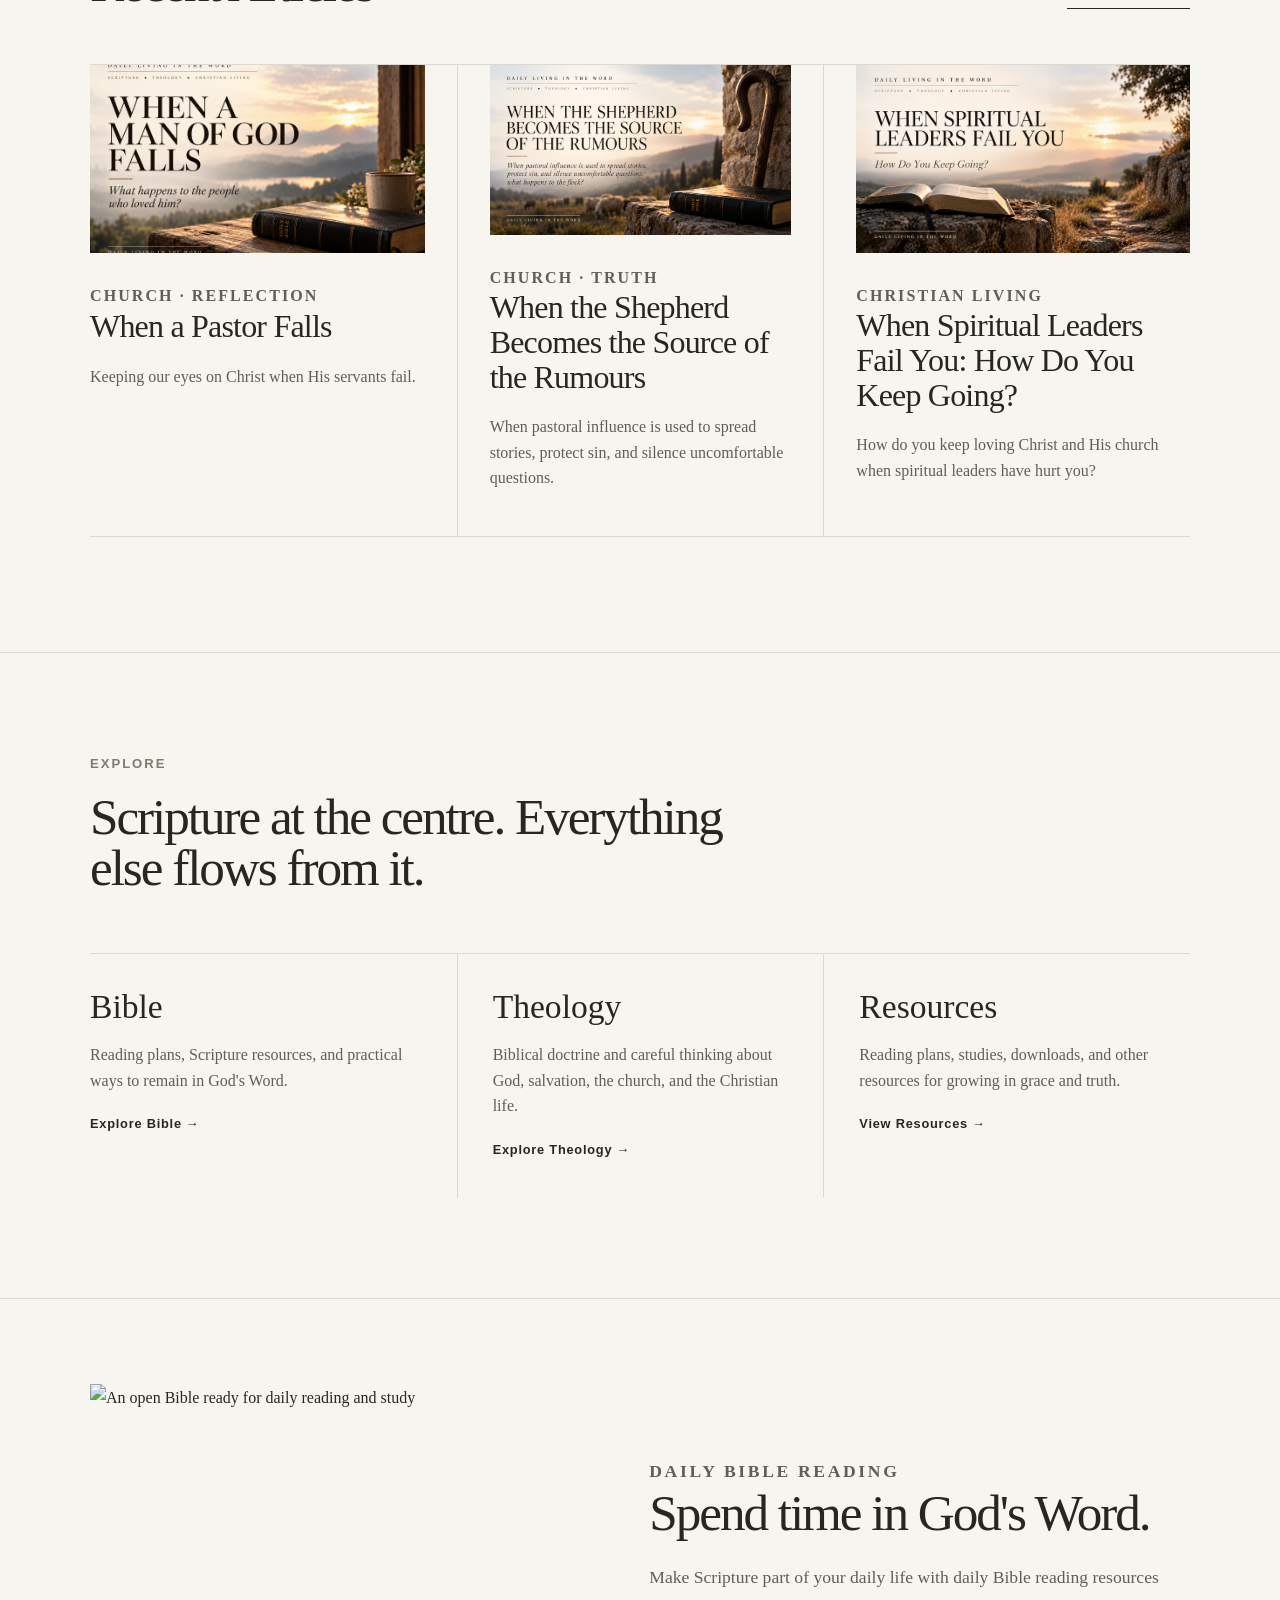
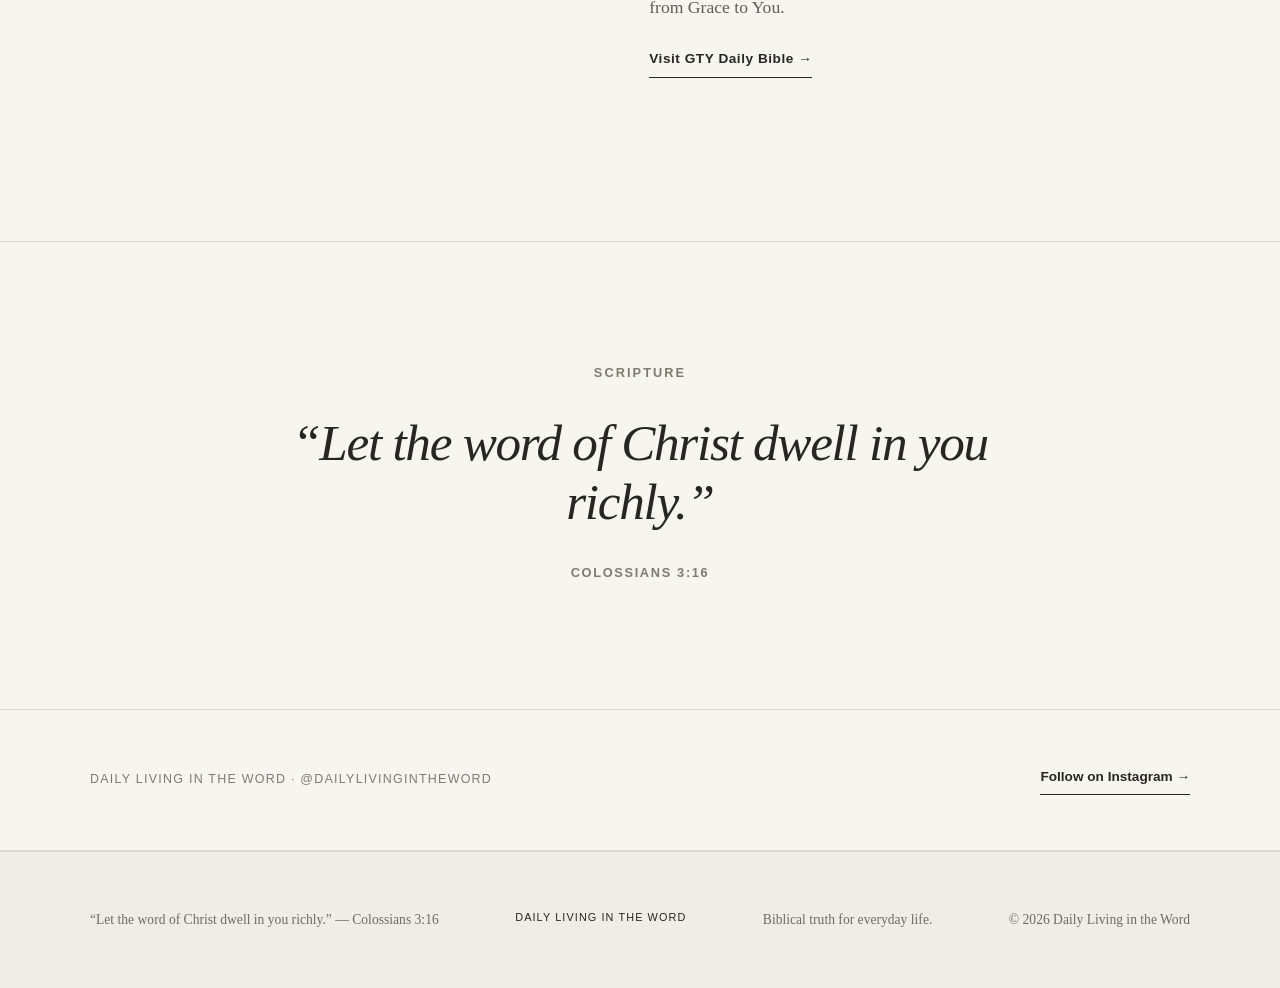
==== commit b1ae13d6: "Implement daily Bible reading section in index.html Added styles and HTML structure for daily Bible " ====
--- a/index.html
+++ b/index.html
@@ -499,6 +499,66 @@
 
 
         /* ---------------------------------------------------------
+           EXTERNAL DAILY BIBLE READING
+           --------------------------------------------------------- */
+
+        .home-daily-reading {
+            padding: 85px 0 90px;
+            border-bottom: 1px solid #ddd9d0;
+        }
+
+        .home-daily-reading-inner {
+            display: grid;
+            grid-template-columns: 0.95fr 1.05fr;
+            gap: 70px;
+            align-items: center;
+        }
+
+        .home-daily-reading-image {
+            display: block;
+            width: 100%;
+            aspect-ratio: 4 / 3;
+            object-fit: cover;
+        }
+
+        .home-daily-reading h2 {
+            margin: 0;
+            font-family: Georgia, "Times New Roman", serif;
+            font-size: clamp(2.5rem, 4vw, 4rem);
+            line-height: 1.02;
+            font-weight: 400;
+            letter-spacing: -0.04em;
+            color: #282623;
+        }
+
+        .home-daily-reading-copy p {
+            max-width: 650px;
+            margin: 0;
+            font-family: Georgia, "Times New Roman", serif;
+            font-size: 1.1rem;
+            line-height: 1.7;
+            color: #625d56;
+        }
+
+        .home-daily-reading-link {
+            display: inline-block;
+            margin-top: 24px;
+            font-family: Arial, Helvetica, sans-serif;
+            font-size: 0.85rem;
+            font-weight: 600;
+            letter-spacing: 0.04em;
+            color: #282623;
+            text-decoration: none;
+            border-bottom: 1px solid #282623;
+            padding-bottom: 6px;
+        }
+
+        .home-daily-reading-link:hover {
+            opacity: 0.65;
+        }
+
+
+        /* ---------------------------------------------------------
            RESPONSIVE
            --------------------------------------------------------- */
 
@@ -570,6 +630,15 @@
                 grid-template-columns: 1fr;
             }
 
+
+            .home-daily-reading-inner {
+                grid-template-columns: 1fr;
+                gap: 30px;
+            }
+
+            .home-daily-reading-image {
+                aspect-ratio: 16 / 10;
+            }
 
             .home-area {
                 padding: 30px 0;
@@ -1097,6 +1166,43 @@
 
 </section>
 
+
+
+<!-- =========================================================
+     DAILY BIBLE READING — EXTERNAL RESOURCE
+     ========================================================= -->
+
+<section class="home-daily-reading">
+    <div class="container">
+        <div class="home-daily-reading-inner">
+            <div class="home-daily-reading-visual">
+                <img
+                    class="home-daily-reading-image"
+                    src="images/bible-read.jpg"
+                    alt="An open Bible ready for daily reading and study"
+                    loading="lazy"
+                >
+            </div>
+
+            <div class="home-daily-reading-copy">
+                <p class="home-section-label">Daily Bible Reading</p>
+                <h2>Spend time in God's Word.</h2>
+                <p style="margin-top: 24px;">
+                    Make Scripture part of your daily life with daily Bible
+                    reading resources from Grace to You.
+                </p>
+                <a
+                    class="home-daily-reading-link"
+                    href="https://www.gty.org/devotionals?tab=daily-bible"
+                    target="_blank"
+                    rel="noopener noreferrer"
+                >
+                    Visit GTY Daily Bible <span aria-hidden="true">→</span>
+                </a>
+            </div>
+        </div>
+    </div>
+</section>
 
 
 <!-- =========================================================
@@ -1204,4 +1310,4 @@
 
 </body>
 
-</html>+</html>
